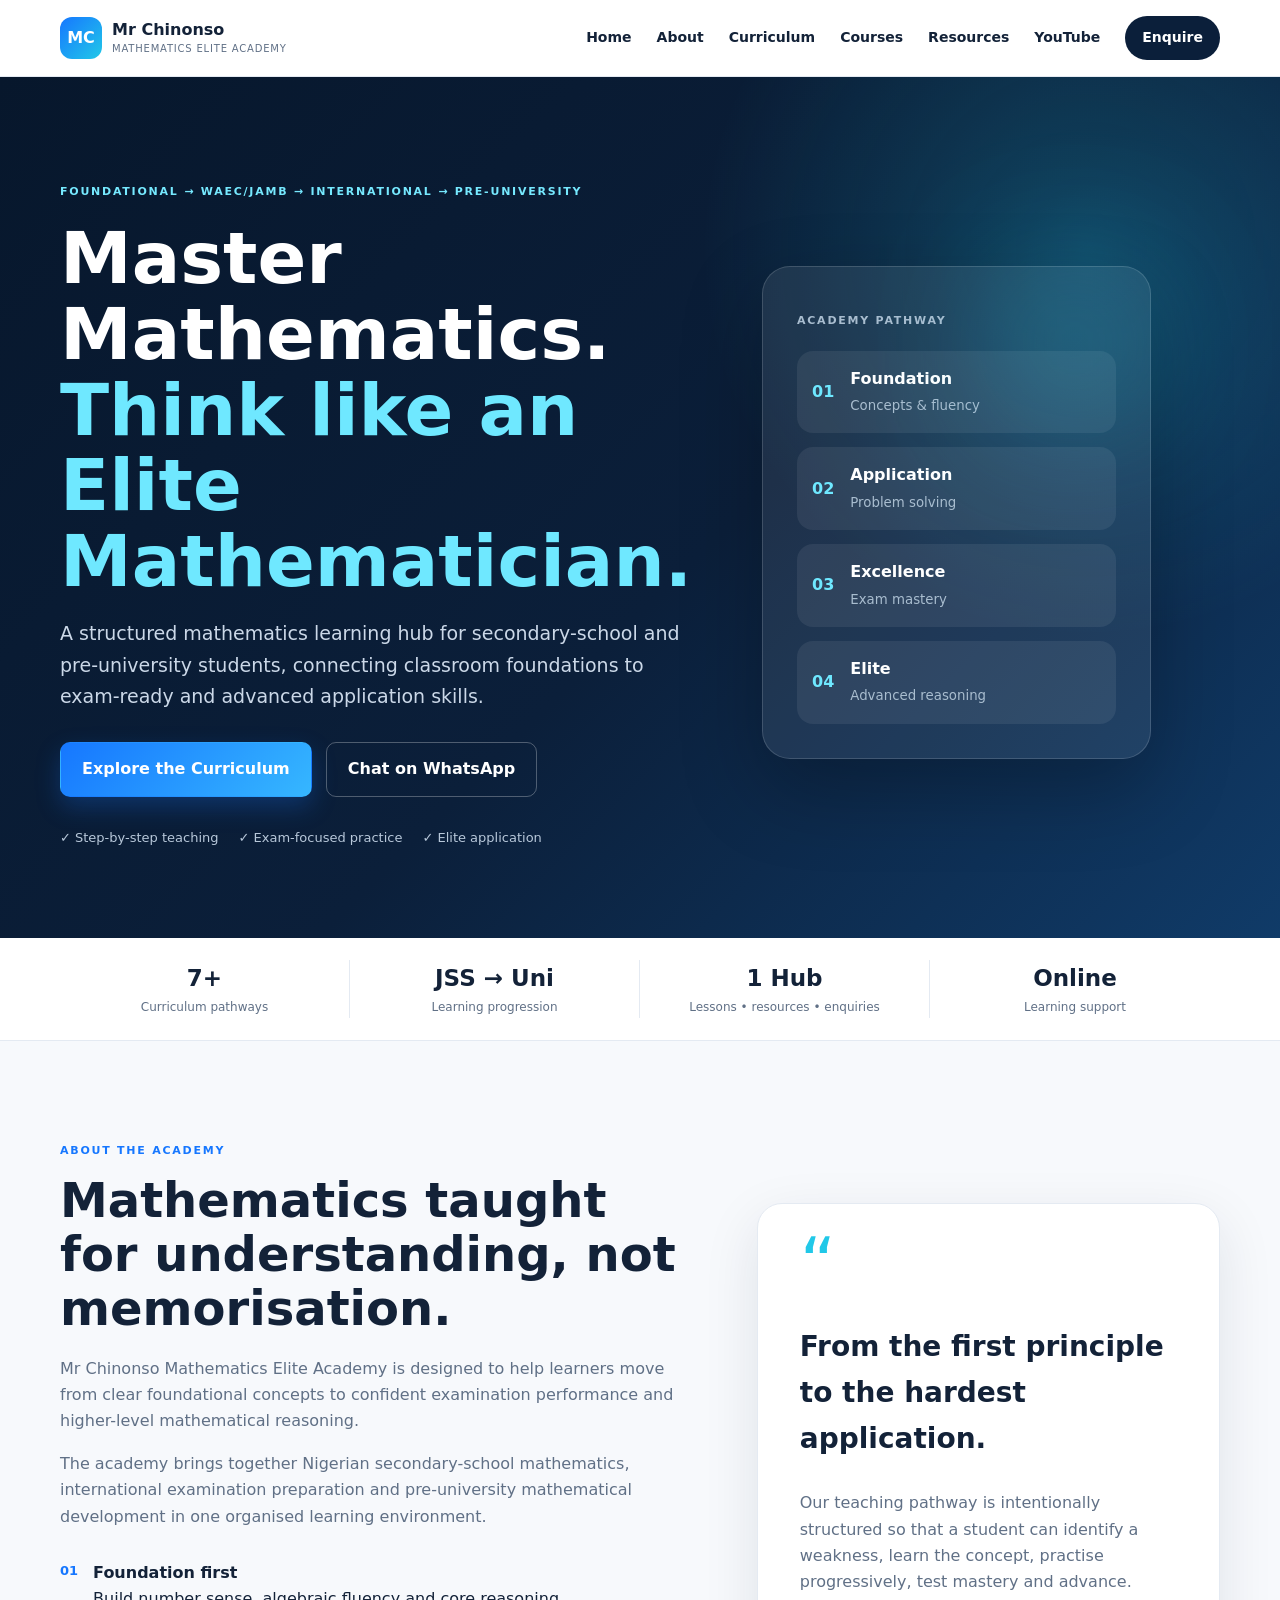
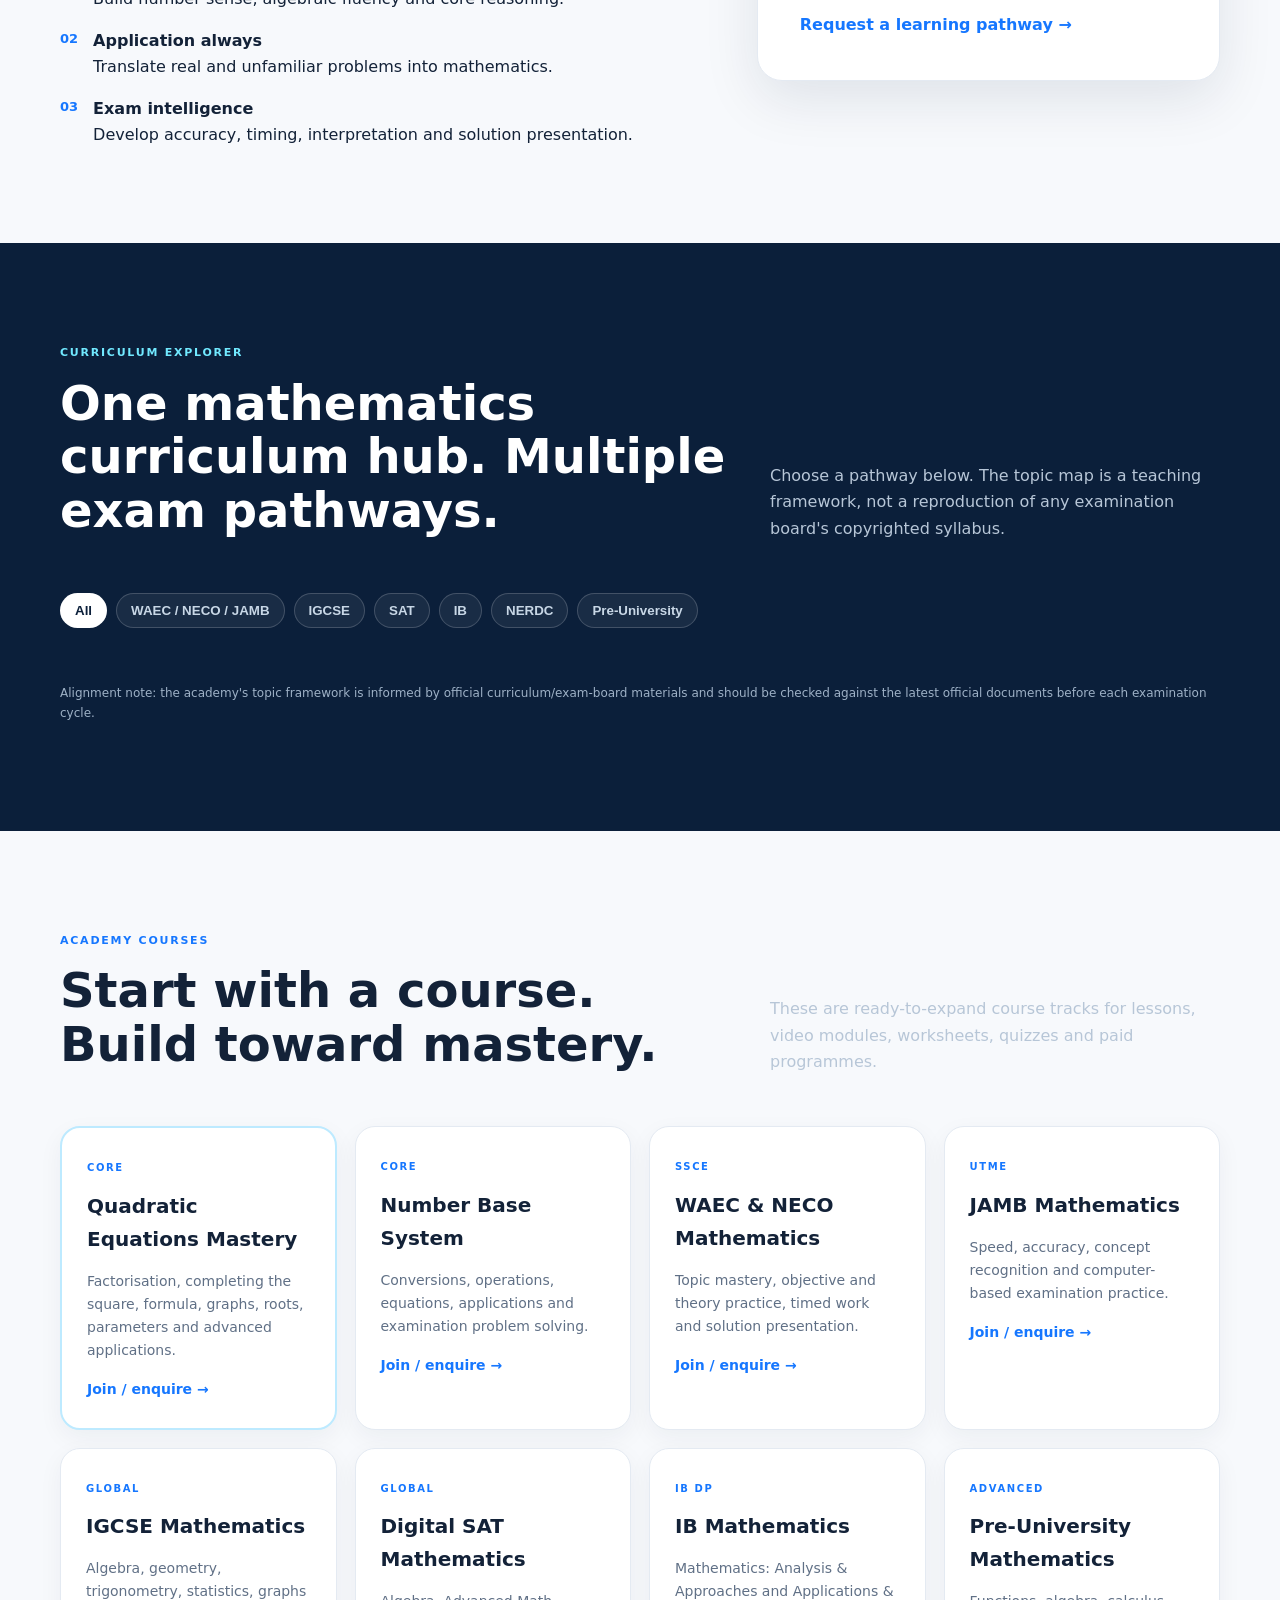
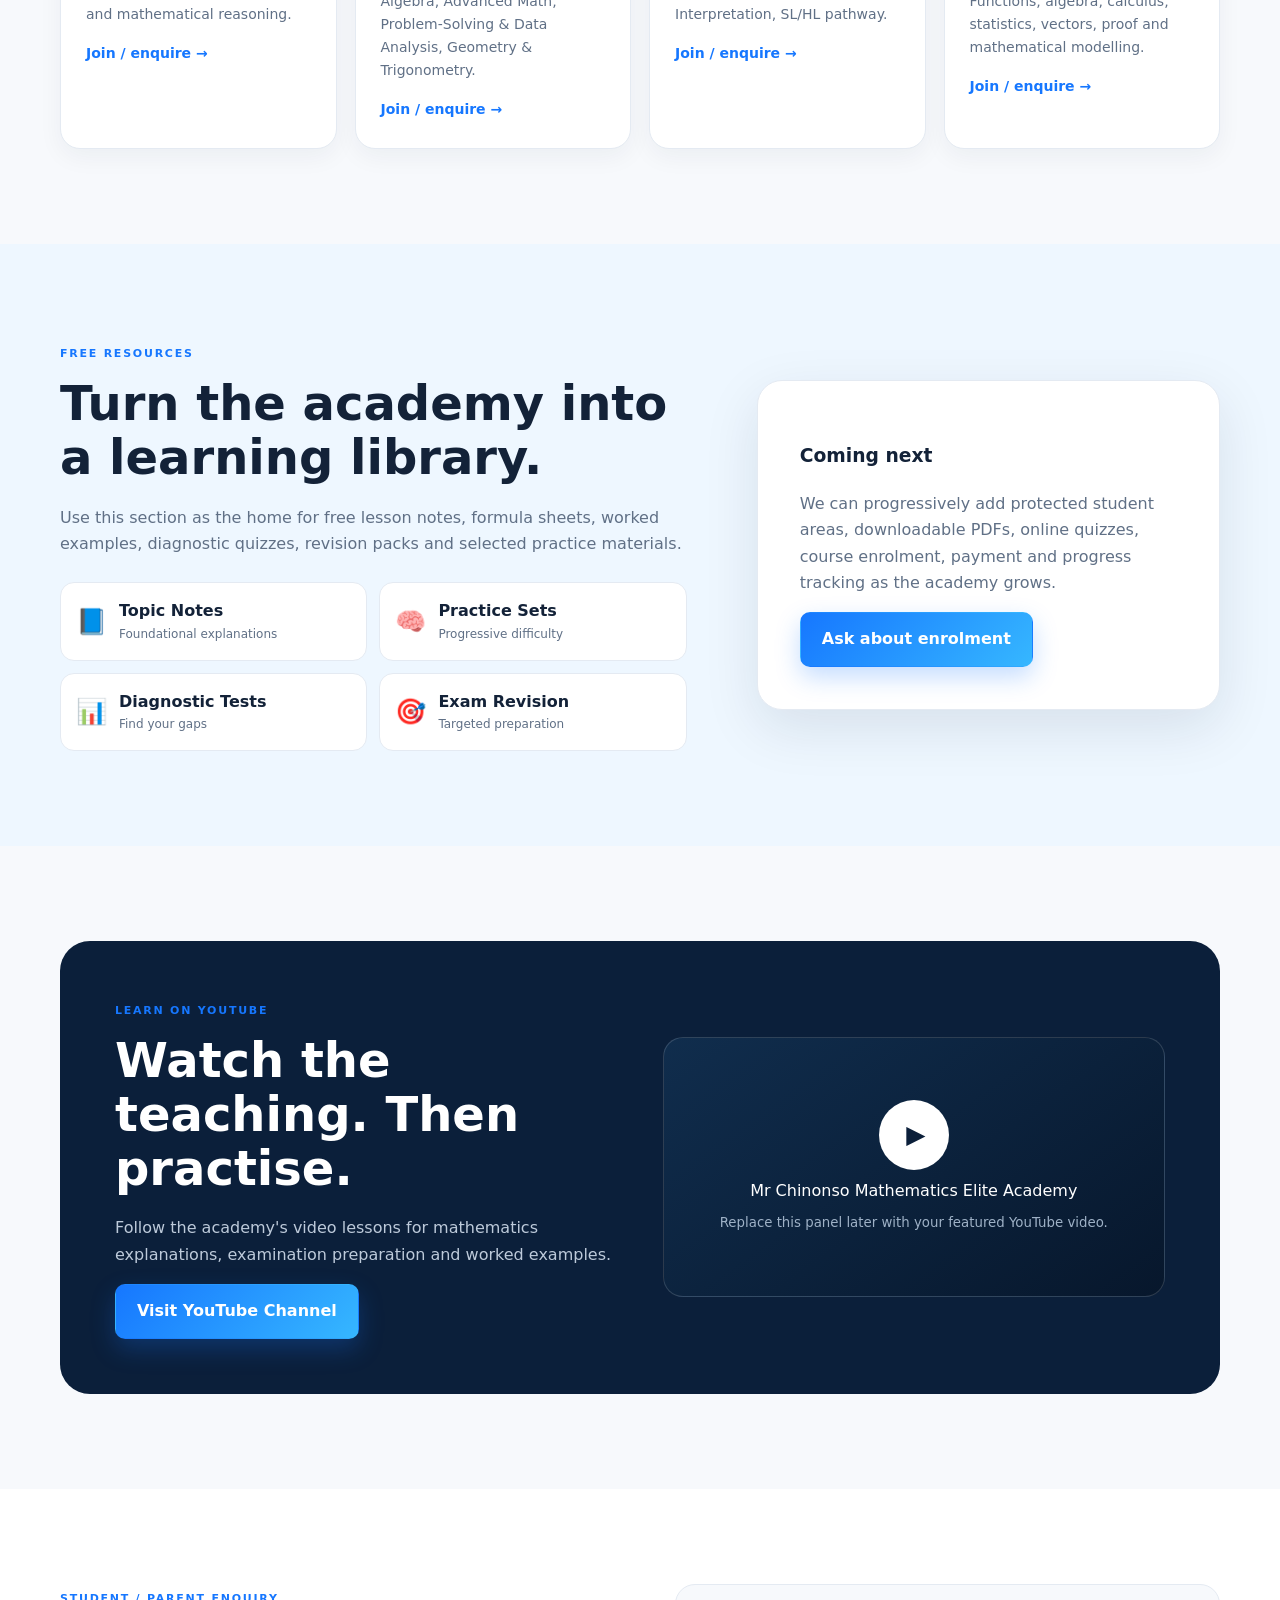
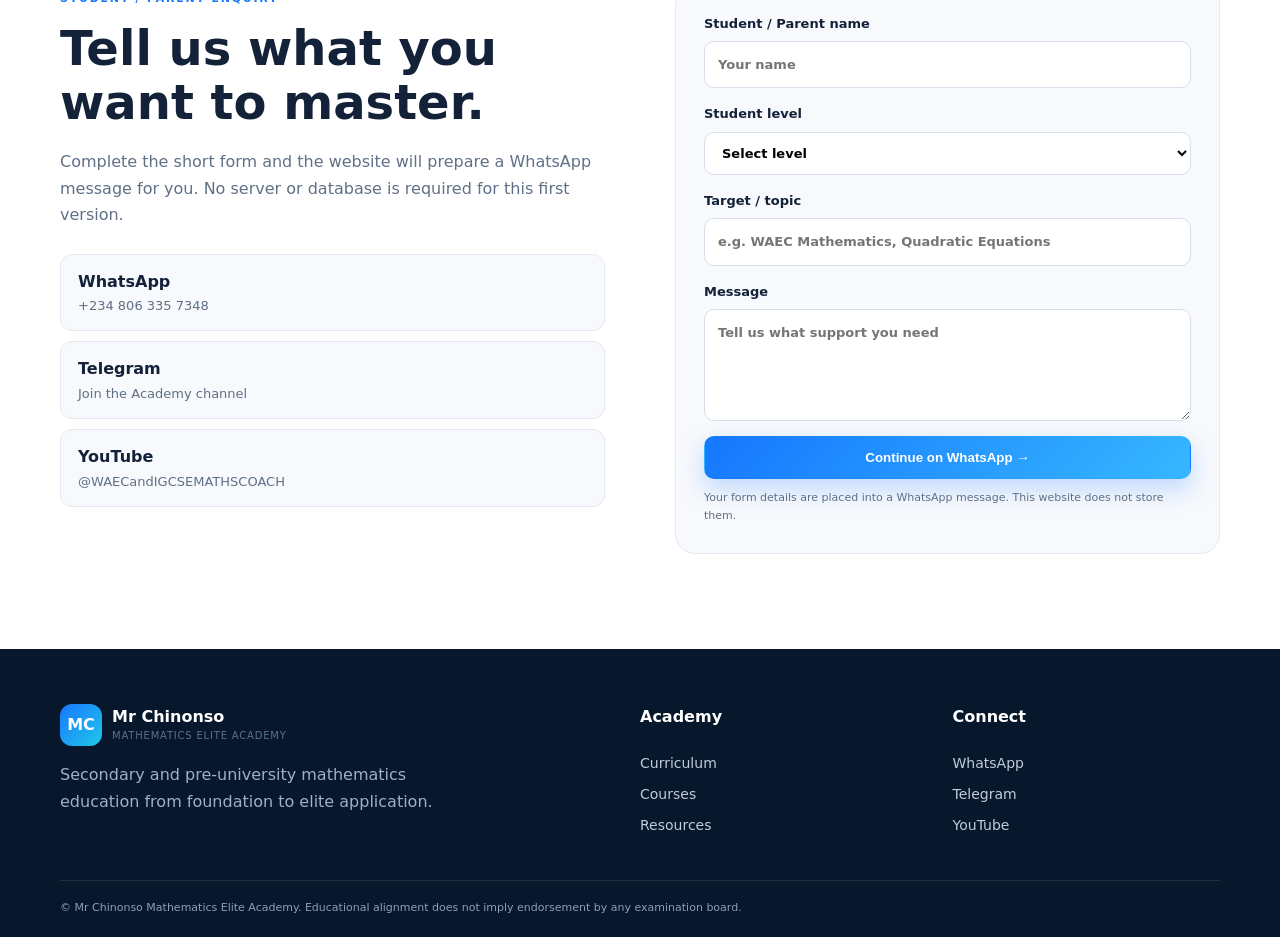
==== index.html @ 18844519 "Add files via upload" ====
<!DOCTYPE html>
<html lang="en">
<head>
  <meta charset="UTF-8">
  <meta name="viewport" content="width=device-width, initial-scale=1.0">
  <meta name="description" content="Mr Chinonso Mathematics Elite Academy — secondary and pre-university mathematics learning hub for WAEC, NECO, JAMB, SAT, IGCSE, NERDC and IB Mathematics.">
  <meta name="theme-color" content="#0b1f3a">
  <link rel="canonical" href="https://YOUR-DOMAIN.com/">
  <meta property="og:title" content="Mr Chinonso Mathematics Elite Academy">
  <meta property="og:description" content="Secondary and pre-university Mathematics learning from foundation to elite application.">
  <meta property="og:type" content="website">
  <meta property="og:url" content="https://YOUR-DOMAIN.com/">
  <link rel="manifest" href="site.webmanifest">

  <title>Mr Chinonso Mathematics Elite Academy</title>
  <link rel="stylesheet" href="styles.css">
</head>
<body>
<header class="site-header">
  <div class="container nav-wrap">
    <a class="brand" href="#home" aria-label="Mr Chinonso Mathematics Elite Academy home">
      <span class="brand-mark">MC</span>
      <span><strong>Mr Chinonso</strong><small>Mathematics Elite Academy</small></span>
    </a>
    <button class="menu-btn" id="menuBtn" aria-label="Open menu">☰</button>
    <nav id="mainNav">
      <a href="#home">Home</a>
      <a href="#about">About</a>
      <a href="#curriculum">Curriculum</a>
      <a href="#courses">Courses</a>
      <a href="#resources">Resources</a>
      <a href="#youtube">YouTube</a>
      <a class="nav-cta" href="#enquiry">Enquire</a>
    </nav>
  </div>
</header>

<main>
<section id="home" class="hero">
  <div class="container hero-grid">
    <div>
      <span class="eyebrow">FOUNDATIONAL → WAEC/JAMB → INTERNATIONAL → PRE-UNIVERSITY</span>
      <h1>Master Mathematics.<br><span>Think like an Elite Mathematician.</span></h1>
      <p class="hero-copy">A structured mathematics learning hub for secondary-school and pre-university students, connecting classroom foundations to exam-ready and advanced application skills.</p>
      <div class="hero-actions">
        <a class="btn primary" href="#curriculum">Explore the Curriculum</a>
        <a class="btn secondary" href="https://wa.me/2348063357348?text=Hello%20Mr%20Chinonso%2C%20I%20would%20like%20to%20enquire%20about%20your%20Mathematics%20Elite%20Academy." target="_blank" rel="noopener">Chat on WhatsApp</a>
      </div>
      <div class="trust-row">
        <span>✓ Step-by-step teaching</span><span>✓ Exam-focused practice</span><span>✓ Elite application</span>
      </div>
    </div>
    <div class="hero-card">
      <div class="card-glow"></div>
      <p class="mini-label">ACADEMY PATHWAY</p>
      <div class="path">
        <div><b>01</b><span>Foundation<br><small>Concepts & fluency</small></span></div>
        <div><b>02</b><span>Application<br><small>Problem solving</small></span></div>
        <div><b>03</b><span>Excellence<br><small>Exam mastery</small></span></div>
        <div><b>04</b><span>Elite<br><small>Advanced reasoning</small></span></div>
      </div>
    </div>
  </div>
</section>

<section class="stats">
  <div class="container stats-grid">
    <div><strong>7+</strong><span>Curriculum pathways</span></div>
    <div><strong>JSS → Uni</strong><span>Learning progression</span></div>
    <div><strong>1 Hub</strong><span>Lessons • resources • enquiries</span></div>
    <div><strong>Online</strong><span>Learning support</span></div>
  </div>
</section>

<section id="about" class="section">
  <div class="container split">
    <div>
      <span class="section-kicker">ABOUT THE ACADEMY</span>
      <h2>Mathematics taught for understanding, not memorisation.</h2>
      <p>Mr Chinonso Mathematics Elite Academy is designed to help learners move from clear foundational concepts to confident examination performance and higher-level mathematical reasoning.</p>
      <p>The academy brings together Nigerian secondary-school mathematics, international examination preparation and pre-university mathematical development in one organised learning environment.</p>
      <div class="feature-list">
        <div><b>01</b><span><strong>Foundation first</strong><br>Build number sense, algebraic fluency and core reasoning.</span></div>
        <div><b>02</b><span><strong>Application always</strong><br>Translate real and unfamiliar problems into mathematics.</span></div>
        <div><b>03</b><span><strong>Exam intelligence</strong><br>Develop accuracy, timing, interpretation and solution presentation.</span></div>
      </div>
    </div>
    <div class="about-panel">
      <span class="quote-mark">“</span>
      <h3>From the first principle to the hardest application.</h3>
      <p>Our teaching pathway is intentionally structured so that a student can identify a weakness, learn the concept, practise progressively, test mastery and advance.</p>
      <a href="#enquiry" class="text-link">Request a learning pathway →</a>
    </div>
  </div>
</section>

<section id="curriculum" class="section dark-section">
  <div class="container">
    <div class="section-head">
      <div>
        <span class="section-kicker light">CURRICULUM EXPLORER</span>
        <h2>One mathematics curriculum hub. Multiple exam pathways.</h2>
      </div>
      <p>Choose a pathway below. The topic map is a teaching framework, not a reproduction of any examination board's copyrighted syllabus.</p>
    </div>
    <div class="filters" id="filters">
      <button class="filter active" data-filter="all">All</button>
      <button class="filter" data-filter="nigerian">WAEC / NECO / JAMB</button>
      <button class="filter" data-filter="international">IGCSE</button>
      <button class="filter" data-filter="sat">SAT</button>
      <button class="filter" data-filter="ib">IB</button>
      <button class="filter" data-filter="national">NERDC</button>
      <button class="filter" data-filter="preuni">Pre-University</button>
    </div>
    <div class="curriculum-grid" id="curriculumGrid"></div>
    <p class="source-note">Alignment note: the academy's topic framework is informed by official curriculum/exam-board materials and should be checked against the latest official documents before each examination cycle.</p>
  </div>
</section>

<section id="courses" class="section">
  <div class="container">
    <div class="section-head">
      <div>
        <span class="section-kicker">ACADEMY COURSES</span>
        <h2>Start with a course. Build toward mastery.</h2>
      </div>
      <p>These are ready-to-expand course tracks for lessons, video modules, worksheets, quizzes and paid programmes.</p>
    </div>
    <div class="course-grid">
      <article class="course-card featured"><span class="course-tag">CORE</span><h3>Quadratic Equations Mastery</h3><p>Factorisation, completing the square, formula, graphs, roots, parameters and advanced applications.</p><a href="#enquiry">Join / enquire →</a></article>
      <article class="course-card"><span class="course-tag">CORE</span><h3>Number Base System</h3><p>Conversions, operations, equations, applications and examination problem solving.</p><a href="#enquiry">Join / enquire →</a></article>
      <article class="course-card"><span class="course-tag">SSCE</span><h3>WAEC & NECO Mathematics</h3><p>Topic mastery, objective and theory practice, timed work and solution presentation.</p><a href="#enquiry">Join / enquire →</a></article>
      <article class="course-card"><span class="course-tag">UTME</span><h3>JAMB Mathematics</h3><p>Speed, accuracy, concept recognition and computer-based examination practice.</p><a href="#enquiry">Join / enquire →</a></article>
      <article class="course-card"><span class="course-tag">GLOBAL</span><h3>IGCSE Mathematics</h3><p>Algebra, geometry, trigonometry, statistics, graphs and mathematical reasoning.</p><a href="#enquiry">Join / enquire →</a></article>
      <article class="course-card"><span class="course-tag">GLOBAL</span><h3>Digital SAT Mathematics</h3><p>Algebra, Advanced Math, Problem-Solving & Data Analysis, Geometry & Trigonometry.</p><a href="#enquiry">Join / enquire →</a></article>
      <article class="course-card"><span class="course-tag">IB DP</span><h3>IB Mathematics</h3><p>Mathematics: Analysis & Approaches and Applications & Interpretation, SL/HL pathway.</p><a href="#enquiry">Join / enquire →</a></article>
      <article class="course-card"><span class="course-tag">ADVANCED</span><h3>Pre-University Mathematics</h3><p>Functions, algebra, calculus, statistics, vectors, proof and mathematical modelling.</p><a href="#enquiry">Join / enquire →</a></article>
    </div>
  </div>
</section>

<section id="resources" class="section resource-section">
  <div class="container split">
    <div>
      <span class="section-kicker">FREE RESOURCES</span>
      <h2>Turn the academy into a learning library.</h2>
      <p>Use this section as the home for free lesson notes, formula sheets, worked examples, diagnostic quizzes, revision packs and selected practice materials.</p>
      <div class="resource-actions">
        <a class="resource-item" href="#enquiry"><span>📘</span><div><strong>Topic Notes</strong><small>Foundational explanations</small></div></a>
        <a class="resource-item" href="#enquiry"><span>🧠</span><div><strong>Practice Sets</strong><small>Progressive difficulty</small></div></a>
        <a class="resource-item" href="#enquiry"><span>📊</span><div><strong>Diagnostic Tests</strong><small>Find your gaps</small></div></a>
        <a class="resource-item" href="#enquiry"><span>🎯</span><div><strong>Exam Revision</strong><small>Targeted preparation</small></div></a>
      </div>
    </div>
    <div class="resource-panel">
      <h3>Coming next</h3>
      <p>We can progressively add protected student areas, downloadable PDFs, online quizzes, course enrolment, payment and progress tracking as the academy grows.</p>
      <a class="btn primary" href="#enquiry">Ask about enrolment</a>
    </div>
  </div>
</section>

<section id="youtube" class="section">
  <div class="container youtube-box">
    <div>
      <span class="section-kicker">LEARN ON YOUTUBE</span>
      <h2>Watch the teaching. Then practise.</h2>
      <p>Follow the academy's video lessons for mathematics explanations, examination preparation and worked examples.</p>
      <a class="btn primary" href="https://www.youtube.com/@WAECandIGCSEMATHSCOACH" target="_blank" rel="noopener">Visit YouTube Channel</a>
    </div>
    <div class="video-placeholder">
      <div class="play">▶</div>
      <span>Mr Chinonso Mathematics Elite Academy</span>
      <small>Replace this panel later with your featured YouTube video.</small>
    </div>
  </div>
</section>

<section id="enquiry" class="section enquiry-section">
  <div class="container enquiry-grid">
    <div>
      <span class="section-kicker">STUDENT / PARENT ENQUIRY</span>
      <h2>Tell us what you want to master.</h2>
      <p>Complete the short form and the website will prepare a WhatsApp message for you. No server or database is required for this first version.</p>
      <div class="contact-cards">
        <a href="https://wa.me/2348063357348" target="_blank" rel="noopener"><strong>WhatsApp</strong><span>+234 806 335 7348</span></a>
        <a href="https://t.me/+Mira6auIz8hlNjE0" target="_blank" rel="noopener"><strong>Telegram</strong><span>Join the Academy channel</span></a>
        <a href="https://www.youtube.com/@WAECandIGCSEMATHSCOACH" target="_blank" rel="noopener"><strong>YouTube</strong><span>@WAECandIGCSEMATHSCOACH</span></a>
      </div>
    </div>
    <form id="enquiryForm" class="enquiry-form">
      <label>Student / Parent name<input required name="name" placeholder="Your name"></label>
      <label>Student level
        <select required name="level">
          <option value="">Select level</option><option>JSS</option><option>SS1</option><option>SS2</option><option>SS3 / WAEC / NECO</option><option>JAMB / UTME</option><option>IGCSE</option><option>SAT</option><option>IB</option><option>Pre-University</option>
        </select>
      </label>
      <label>Target / topic<input required name="target" placeholder="e.g. WAEC Mathematics, Quadratic Equations"></label>
      <label>Message<textarea name="message" rows="4" placeholder="Tell us what support you need"></textarea></label>
      <button class="btn primary full" type="submit">Continue on WhatsApp →</button>
      <small class="form-note">Your form details are placed into a WhatsApp message. This website does not store them.</small>
    </form>
  </div>
</section>
</main>

<footer>
  <div class="container footer-grid">
    <div><div class="brand footer-brand"><span class="brand-mark">MC</span><span><strong>Mr Chinonso</strong><small>Mathematics Elite Academy</small></span></div><p>Secondary and pre-university mathematics education from foundation to elite application.</p></div>
    <div><h4>Academy</h4><a href="#curriculum">Curriculum</a><a href="#courses">Courses</a><a href="#resources">Resources</a></div>
    <div><h4>Connect</h4><a href="https://wa.me/2348063357348" target="_blank" rel="noopener">WhatsApp</a><a href="https://t.me/+Mira6auIz8hlNjE0" target="_blank" rel="noopener">Telegram</a><a href="https://www.youtube.com/@WAECandIGCSEMATHSCOACH" target="_blank" rel="noopener">YouTube</a></div>
  </div>
  <div class="container copyright">© <span id="year"></span> Mr Chinonso Mathematics Elite Academy. Educational alignment does not imply endorsement by any examination board.</div>
</footer>
<script src="script.js"></script>
</body>
</html>
---- styles.css ----
:root{--navy:#0b1f3a;--blue:#1677ff;--cyan:#21c8e8;--gold:#f3bd45;--ink:#132238;--muted:#607086;--bg:#f7f9fc;--white:#fff;--line:#e4eaf2;--shadow:0 18px 55px rgba(11,31,58,.10)}
*{box-sizing:border-box}html{scroll-behavior:smooth}body{margin:0;font-family:Inter,ui-sans-serif,system-ui,-apple-system,BlinkMacSystemFont,"Segoe UI",sans-serif;color:var(--ink);background:var(--bg);line-height:1.65}a{text-decoration:none;color:inherit}.container{width:min(1160px,92%);margin:auto}.site-header{position:sticky;top:0;z-index:50;background:rgba(255,255,255,.94);backdrop-filter:blur(14px);border-bottom:1px solid var(--line)}.nav-wrap{height:76px;display:flex;align-items:center;justify-content:space-between}.brand{display:flex;align-items:center;gap:10px}.brand-mark{display:grid;place-items:center;width:42px;height:42px;border-radius:12px;background:linear-gradient(135deg,var(--blue),var(--cyan));color:#fff;font-weight:900}.brand span:last-child{display:flex;flex-direction:column;line-height:1.05}.brand small{font-size:10px;letter-spacing:.08em;text-transform:uppercase;color:var(--muted);margin-top:5px}nav{display:flex;align-items:center;gap:25px;font-size:14px;font-weight:700}nav a:hover{color:var(--blue)}.nav-cta{padding:10px 17px;border-radius:999px;background:var(--navy);color:#fff!important}.menu-btn{display:none;border:0;background:none;font-size:26px}.hero{background:radial-gradient(circle at 85% 20%,rgba(33,200,232,.22),transparent 30%),linear-gradient(135deg,#07172c,#0b1f3a 55%,#103b68);color:#fff;padding:100px 0 90px;overflow:hidden}.hero-grid{display:grid;grid-template-columns:1.15fr .85fr;gap:70px;align-items:center}.eyebrow,.section-kicker,.course-tag,.mini-label{font-size:11px;font-weight:900;letter-spacing:.16em}.eyebrow{color:#76e9ff}.hero h1{font-size:clamp(42px,6vw,72px);line-height:1.05;margin:18px 0}.hero h1 span{color:#6fe8ff}.hero-copy{font-size:19px;color:#cbd8e8;max-width:690px}.hero-actions{display:flex;gap:14px;flex-wrap:wrap;margin:30px 0}.btn{display:inline-flex;align-items:center;justify-content:center;padding:13px 21px;border-radius:10px;font-weight:800;border:1px solid transparent;cursor:pointer}.btn.primary{background:linear-gradient(135deg,var(--blue),#36b7ff);color:#fff;box-shadow:0 10px 25px rgba(22,119,255,.25)}.btn.secondary{border-color:rgba(255,255,255,.28);color:#fff}.btn.full{width:100%}.trust-row{display:flex;gap:20px;flex-wrap:wrap;color:#b8c8da;font-size:13px}.hero-card{position:relative;background:rgba(255,255,255,.08);border:1px solid rgba(255,255,255,.15);border-radius:28px;padding:34px;box-shadow:0 30px 80px rgba(0,0,0,.25)}.card-glow{position:absolute;width:150px;height:150px;background:#21c8e8;filter:blur(70px);opacity:.25;right:0;top:0}.mini-label{color:#a9bdcf}.path{display:grid;gap:14px;margin-top:20px}.path>div{display:flex;align-items:center;gap:16px;padding:15px;border-radius:16px;background:rgba(255,255,255,.07)}.path b{color:#6fe8ff}.path span{font-weight:800}.path small{color:#a9bdcf;font-weight:500}.stats{background:#fff;border-bottom:1px solid var(--line)}.stats-grid{display:grid;grid-template-columns:repeat(4,1fr);padding:22px 0}.stats-grid div{display:flex;flex-direction:column;text-align:center;border-right:1px solid var(--line)}.stats-grid div:last-child{border:0}.stats-grid strong{font-size:23px}.stats-grid span{font-size:12px;color:var(--muted)}.section{padding:95px 0}.split{display:grid;grid-template-columns:1.15fr .85fr;gap:70px;align-items:center}.section-kicker{color:var(--blue)}h2{font-size:clamp(32px,4vw,48px);line-height:1.12;margin:12px 0 20px}p{color:var(--muted)}.feature-list{display:grid;gap:15px;margin-top:30px}.feature-list>div{display:flex;gap:15px;align-items:flex-start}.feature-list b{color:var(--blue);font-size:13px}.feature-list strong{color:var(--ink)}.about-panel,.resource-panel{background:#fff;border:1px solid var(--line);padding:42px;border-radius:25px;box-shadow:var(--shadow)}.quote-mark{font-size:70px;color:var(--cyan);line-height:.5}.about-panel h3{font-size:28px}.text-link{font-weight:800;color:var(--blue)}.dark-section{background:var(--navy);color:#fff}.light{color:#71e9ff}.dark-section h2{max-width:700px}.section-head{display:flex;justify-content:space-between;gap:40px;align-items:end;margin-bottom:35px}.section-head p{max-width:450px;color:#b7c6d7}.filters{display:flex;gap:9px;flex-wrap:wrap;margin-bottom:28px}.filter{border:1px solid rgba(255,255,255,.18);background:rgba(255,255,255,.06);color:#c8d7e6;padding:9px 14px;border-radius:999px;cursor:pointer;font-weight:700}.filter.active,.filter:hover{background:#fff;color:var(--navy)}.curriculum-grid{display:grid;grid-template-columns:repeat(3,1fr);gap:18px}.curr-card{background:#fff;color:var(--ink);border-radius:18px;padding:24px;border:1px solid #dfe7f0;min-height:240px}.curr-card h3{margin:8px 0}.curr-card .badge{display:inline-block;font-size:10px;font-weight:900;letter-spacing:.08em;color:var(--blue);background:#edf5ff;padding:5px 8px;border-radius:999px}.curr-card ul{padding-left:18px;margin-bottom:0;color:var(--muted);font-size:14px}.source-note{font-size:12px;color:#9eb1c6;margin-top:28px}.course-grid{display:grid;grid-template-columns:repeat(4,1fr);gap:18px}.course-card{background:#fff;border:1px solid var(--line);border-radius:20px;padding:25px;box-shadow:0 8px 25px rgba(11,31,58,.05);transition:.2s}.course-card:hover{transform:translateY(-4px);box-shadow:var(--shadow)}.course-card.featured{border:2px solid #bdeaff}.course-tag{color:var(--blue);font-size:10px}.course-card h3{font-size:20px;margin:10px 0}.course-card p{font-size:14px}.course-card a{color:var(--blue);font-weight:800;font-size:14px}.resource-section{background:#eef7ff}.resource-actions{display:grid;grid-template-columns:1fr 1fr;gap:12px;margin-top:25px}.resource-item{background:#fff;border:1px solid var(--line);padding:15px;border-radius:14px;display:flex;gap:12px;align-items:center}.resource-item span{font-size:25px}.resource-item strong,.resource-item small{display:block}.resource-item small{color:var(--muted);font-size:12px}.youtube-box{background:var(--navy);color:#fff;border-radius:30px;padding:55px;display:grid;grid-template-columns:1fr 1fr;gap:45px;align-items:center}.youtube-box p{color:#bdcada}.video-placeholder{min-height:260px;border-radius:20px;background:linear-gradient(145deg,#102d4d,#07172c);display:grid;place-items:center;align-content:center;gap:8px;border:1px solid rgba(255,255,255,.15);text-align:center}.play{width:70px;height:70px;border-radius:50%;display:grid;place-items:center;background:#fff;color:var(--navy);font-size:25px;padding-left:4px}.video-placeholder small{color:#9eb1c6}.enquiry-section{background:#fff}.enquiry-grid{display:grid;grid-template-columns:1fr 1fr;gap:70px}.contact-cards{display:grid;gap:10px;margin-top:25px}.contact-cards a{background:var(--bg);border:1px solid var(--line);padding:14px 17px;border-radius:12px}.contact-cards strong,.contact-cards span{display:block}.contact-cards span{font-size:13px;color:var(--muted)}.enquiry-form{background:var(--bg);padding:28px;border:1px solid var(--line);border-radius:20px}.enquiry-form label{display:block;font-weight:800;font-size:13px;margin-bottom:15px}.enquiry-form input,.enquiry-form select,.enquiry-form textarea{display:block;width:100%;margin-top:7px;padding:12px 13px;border:1px solid #d7e0ea;border-radius:10px;background:#fff;font:inherit;resize:vertical}.form-note{display:block;color:var(--muted);font-size:11px;margin-top:10px}footer{background:#07172c;color:#c0ccda;padding:55px 0 20px}.footer-grid{display:grid;grid-template-columns:2fr 1fr 1fr;gap:45px}.footer-brand{color:#fff}.footer-grid h4{color:#fff;margin-top:0}.footer-grid a{display:block;margin:8px 0;color:#c0ccda;font-size:14px}.footer-grid p{color:#9eb1c6;max-width:430px}.copyright{border-top:1px solid rgba(255,255,255,.1);margin-top:35px;padding-top:18px;font-size:11px;color:#8da0b5}@media(max-width:950px){nav{gap:14px}.course-grid{grid-template-columns:repeat(2,1fr)}.curriculum-grid{grid-template-columns:repeat(2,1fr)}}@media(max-width:760px){.menu-btn{display:block;color:var(--navy)}nav{display:none;position:absolute;left:4%;right:4%;top:70px;background:#fff;padding:18px;border:1px solid var(--line);border-radius:16px;box-shadow:var(--shadow);flex-direction:column;align-items:stretch}nav.open{display:flex}.hero{padding:70px 0}.hero-grid,.split,.youtube-box,.enquiry-grid{grid-template-columns:1fr}.hero-card{order:-1}.stats-grid{grid-template-columns:1fr 1fr;gap:20px}.stats-grid div:nth-child(2){border:0}.section{padding:70px 0}.section-head{display:block}.curriculum-grid,.course-grid{grid-template-columns:1fr}.resource-actions{grid-template-columns:1fr}.youtube-box{padding:35px}.footer-grid{grid-template-columns:1fr 1fr}.footer-grid>div:first-child{grid-column:1/-1}}
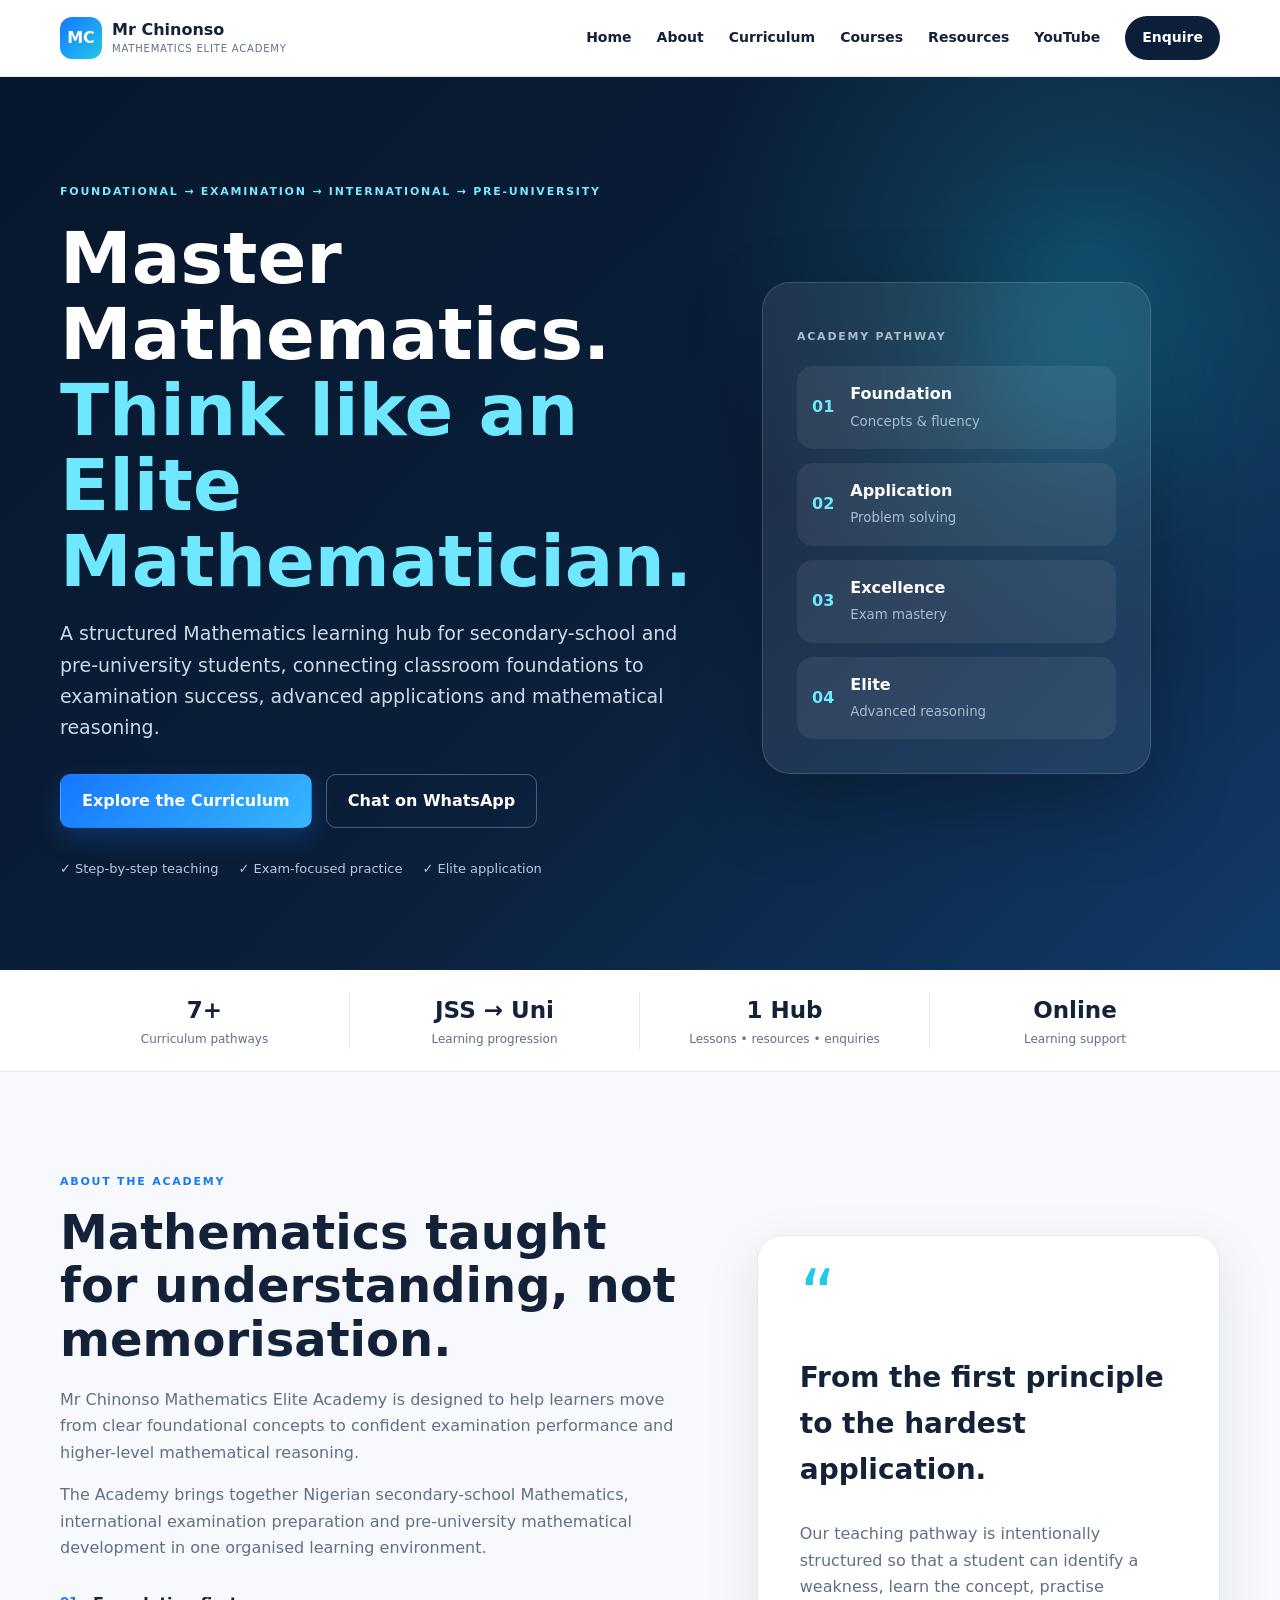
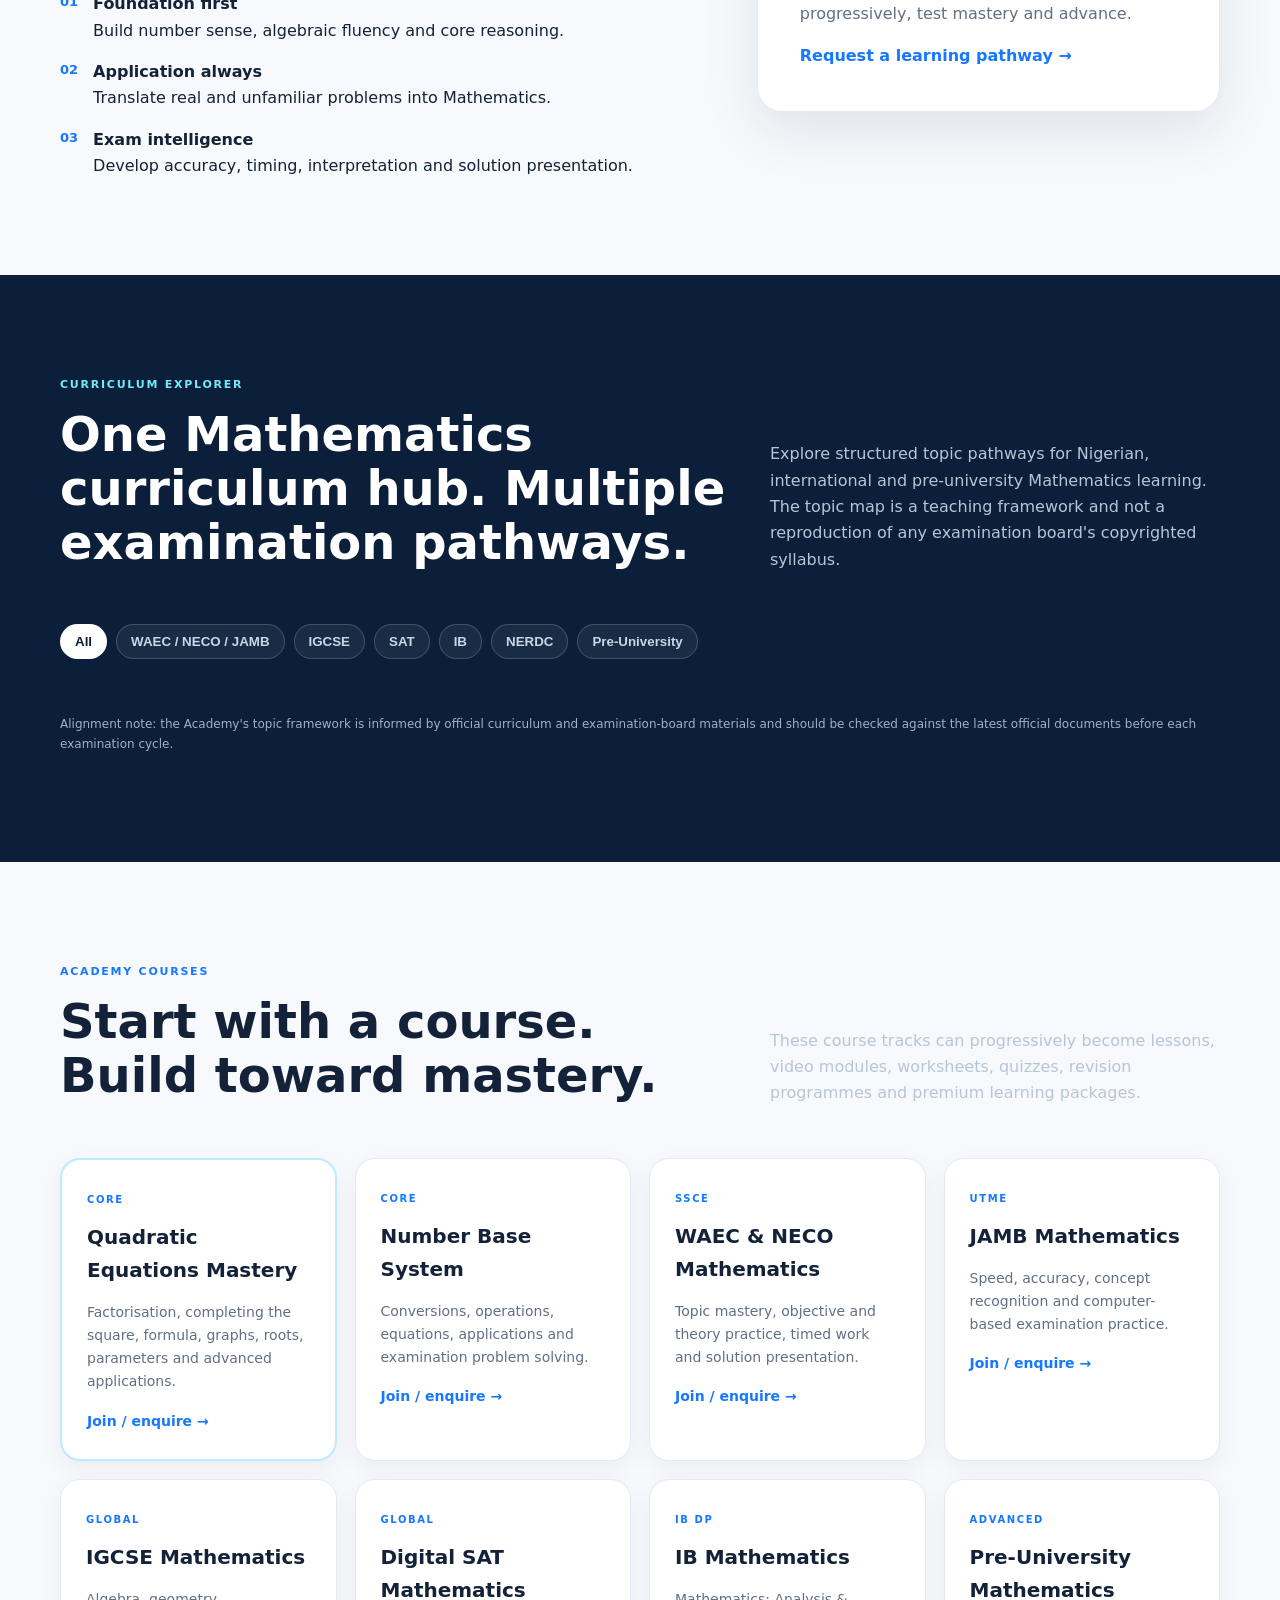
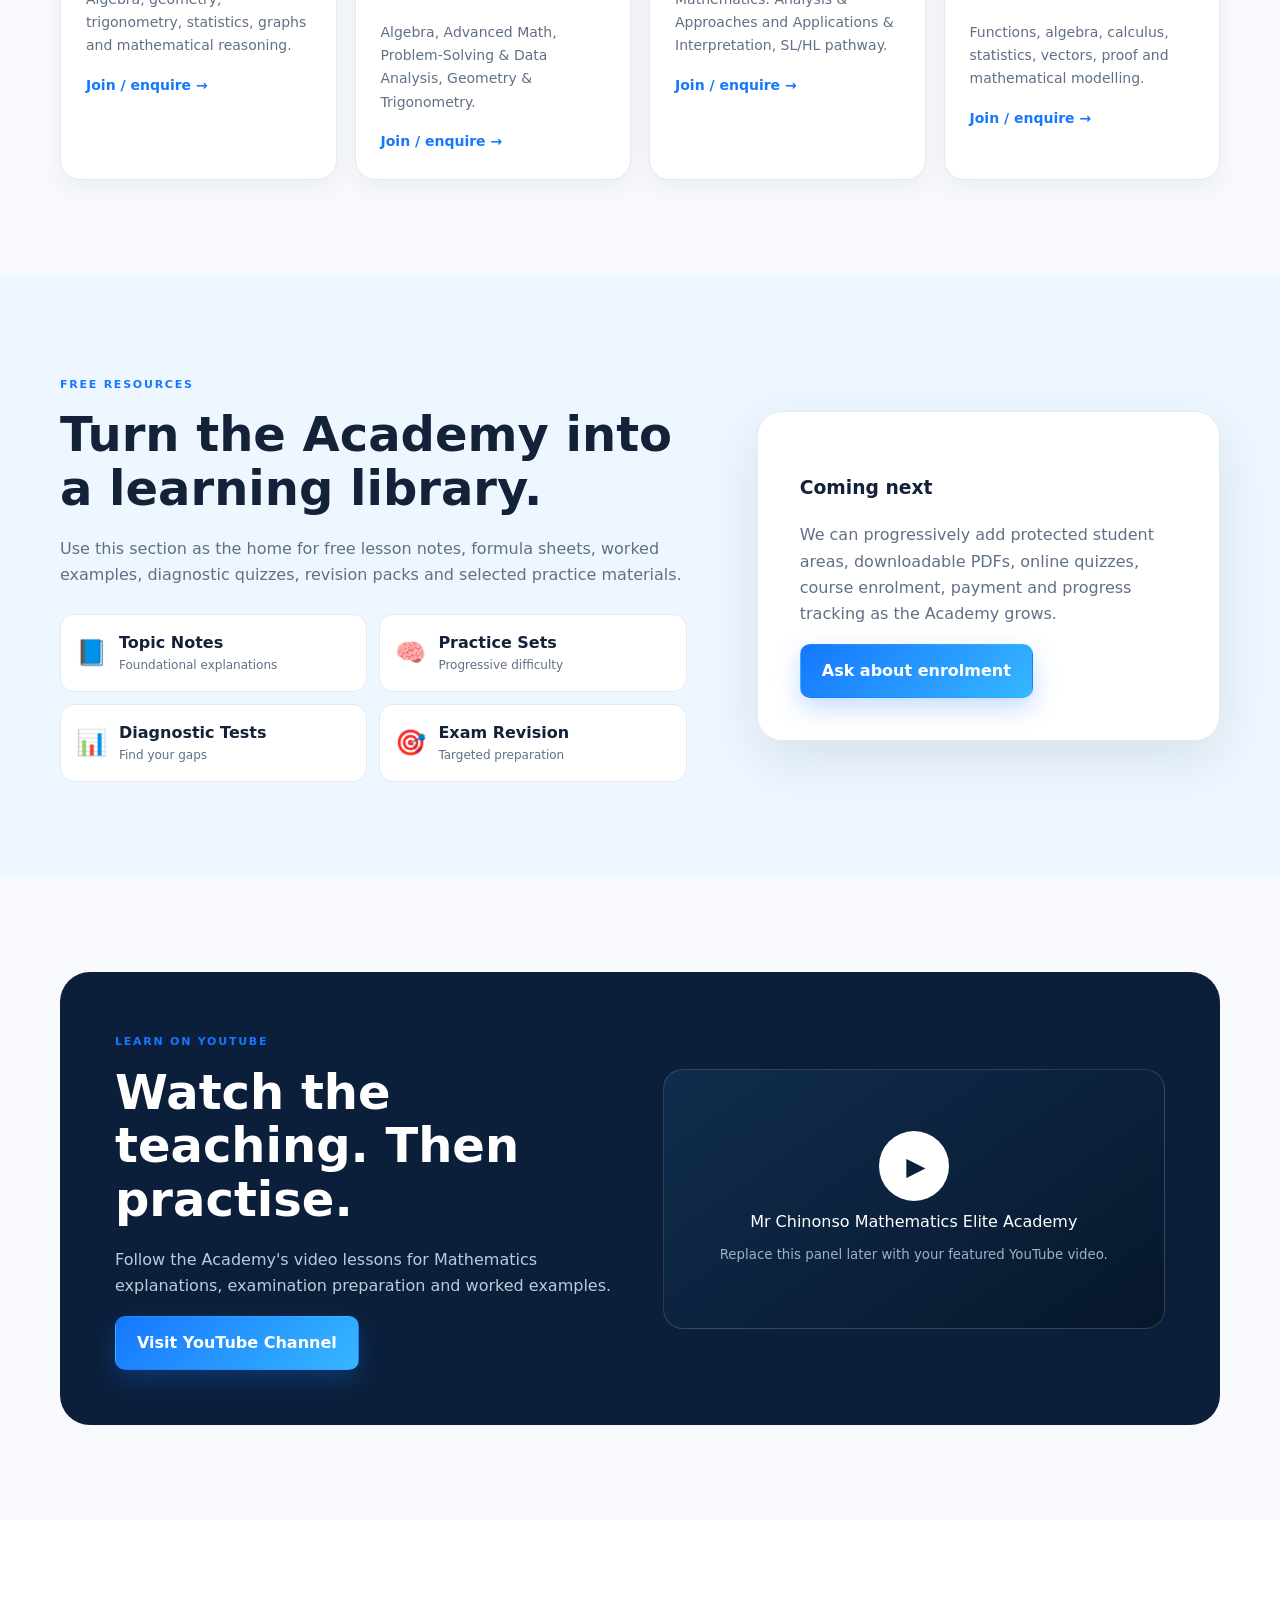
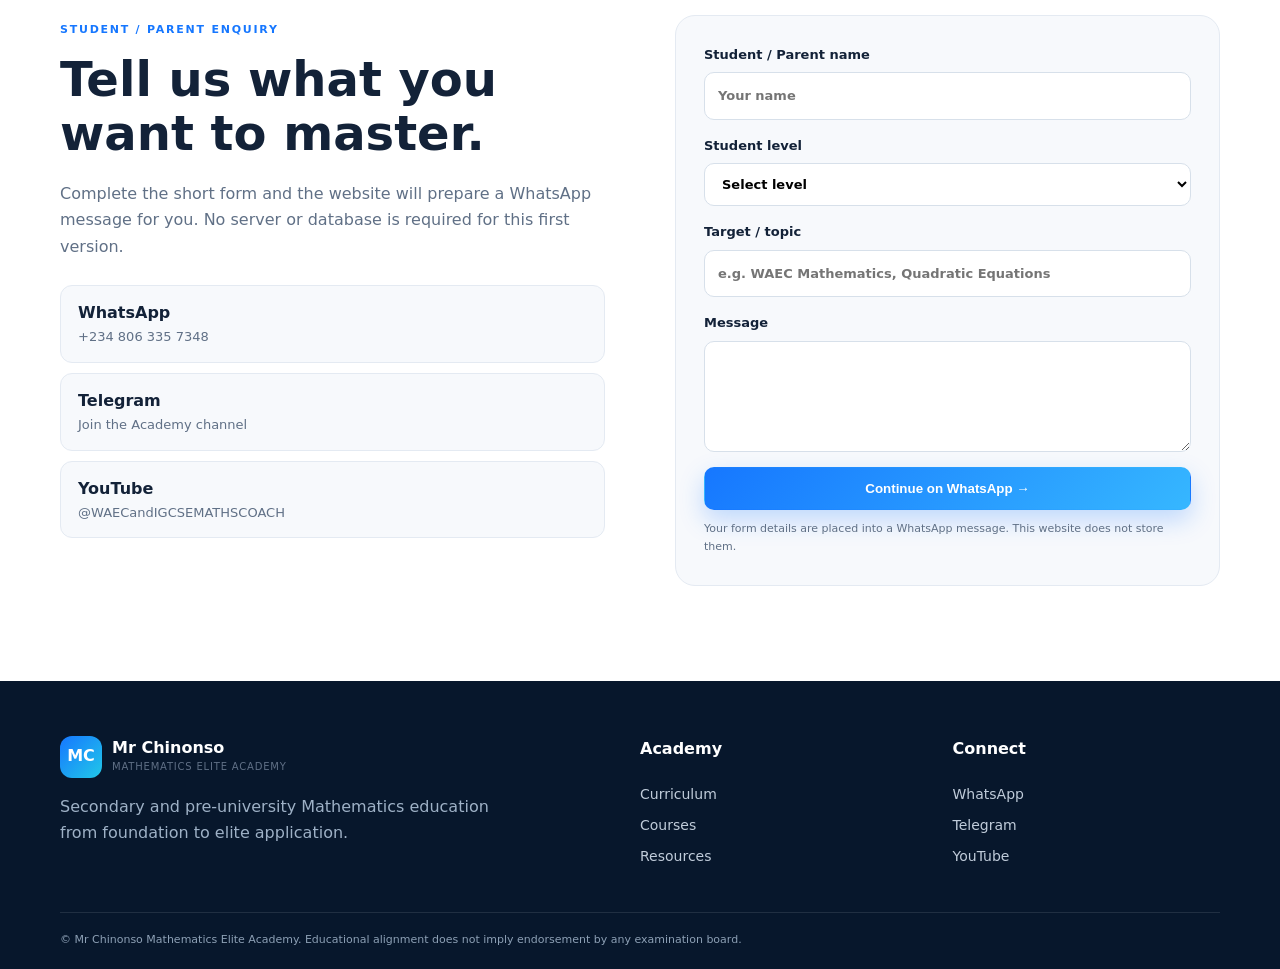
==== commit f5c0c775: "Upgrade Academy website SEO and structure" ====
--- a/index.html
+++ b/index.html
@@ -1,217 +1,1105 @@
-<!DOCTYPE html>
+ <!DOCTYPE html>
 <html lang="en">
 <head>
   <meta charset="UTF-8">
+
   <meta name="viewport" content="width=device-width, initial-scale=1.0">
-  <meta name="description" content="Mr Chinonso Mathematics Elite Academy — secondary and pre-university mathematics learning hub for WAEC, NECO, JAMB, SAT, IGCSE, NERDC and IB Mathematics.">
+
+  <title>Mr Chinonso Mathematics Elite Academy | WAEC, JAMB, SAT, IGCSE & IB Mathematics</title>
+
+  <meta name="description" content="Mr Chinonso Mathematics Elite Academy provides structured Mathematics learning from foundational concepts to WAEC, NECO, JAMB, SAT, IGCSE, IB and pre-university excellence.">
+
+  <meta name="author" content="Mr Chinonso Mathematics Elite Academy">
+
+  <meta name="robots" content="index, follow">
+
   <meta name="theme-color" content="#0b1f3a">
-  <link rel="canonical" href="https://YOUR-DOMAIN.com/">
+
+  <link rel="canonical" href="https://mrchinonsomathsacademy.com/">
+
+  <link rel="manifest" href="Site.webmanifest">
+
+  <!-- Open Graph / Social Sharing -->
   <meta property="og:title" content="Mr Chinonso Mathematics Elite Academy">
-  <meta property="og:description" content="Secondary and pre-university Mathematics learning from foundation to elite application.">
+
+  <meta property="og:description" content="Master Mathematics from foundation to elite application. WAEC, NECO, JAMB, SAT, IGCSE, IB and pre-university Mathematics learning.">
+
   <meta property="og:type" content="website">
-  <meta property="og:url" content="https://YOUR-DOMAIN.com/">
-  <link rel="manifest" href="site.webmanifest">
-
-  <title>Mr Chinonso Mathematics Elite Academy</title>
+
+  <meta property="og:url" content="https://mrchinonsomathsacademy.com/">
+
+  <meta property="og:site_name" content="Mr Chinonso Mathematics Elite Academy">
+
+  <!-- Twitter / Social Preview -->
+  <meta name="twitter:card" content="summary">
+
+  <meta name="twitter:title" content="Mr Chinonso Mathematics Elite Academy">
+
+  <meta name="twitter:description" content="Structured Mathematics learning from foundation to elite application.">
+
+  <!-- Academy Structured Data -->
+  <script type="application/ld+json">
+  {
+    "@context": "https://schema.org",
+    "@type": "EducationalOrganization",
+    "name": "Mr Chinonso Mathematics Elite Academy",
+    "url": "https://mrchinonsomathsacademy.com/",
+    "description": "Mathematics learning academy providing foundational, examination and pre-university Mathematics education.",
+    "sameAs": [
+      "https://www.youtube.com/@WAECandIGCSEMATHSCOACH"
+    ]
+  }
+  </script>
+
   <link rel="stylesheet" href="styles.css">
 </head>
+
 <body>
+
 <header class="site-header">
+
   <div class="container nav-wrap">
+
     <a class="brand" href="#home" aria-label="Mr Chinonso Mathematics Elite Academy home">
+
       <span class="brand-mark">MC</span>
-      <span><strong>Mr Chinonso</strong><small>Mathematics Elite Academy</small></span>
+
+      <span>
+        <strong>Mr Chinonso</strong>
+        <small>Mathematics Elite Academy</small>
+      </span>
+
     </a>
-    <button class="menu-btn" id="menuBtn" aria-label="Open menu">☰</button>
+
+    <button
+      class="menu-btn"
+      id="menuBtn"
+      aria-label="Open navigation menu"
+      aria-expanded="false">
+      ☰
+    </button>
+
     <nav id="mainNav">
+
       <a href="#home">Home</a>
+
       <a href="#about">About</a>
+
       <a href="#curriculum">Curriculum</a>
+
       <a href="#courses">Courses</a>
+
       <a href="#resources">Resources</a>
+
       <a href="#youtube">YouTube</a>
+
       <a class="nav-cta" href="#enquiry">Enquire</a>
+
     </nav>
+
   </div>
+
 </header>
 
+
 <main>
+
+<!-- =========================
+     HERO SECTION
+========================= -->
+
 <section id="home" class="hero">
+
   <div class="container hero-grid">
+
     <div>
-      <span class="eyebrow">FOUNDATIONAL → WAEC/JAMB → INTERNATIONAL → PRE-UNIVERSITY</span>
-      <h1>Master Mathematics.<br><span>Think like an Elite Mathematician.</span></h1>
-      <p class="hero-copy">A structured mathematics learning hub for secondary-school and pre-university students, connecting classroom foundations to exam-ready and advanced application skills.</p>
+
+      <span class="eyebrow">
+        FOUNDATIONAL → EXAMINATION → INTERNATIONAL → PRE-UNIVERSITY
+      </span>
+
+      <h1>
+        Master Mathematics.
+        <br>
+        <span>Think like an Elite Mathematician.</span>
+      </h1>
+
+      <p class="hero-copy">
+        A structured Mathematics learning hub for secondary-school
+        and pre-university students, connecting classroom foundations
+        to examination success, advanced applications and mathematical reasoning.
+      </p>
+
       <div class="hero-actions">
-        <a class="btn primary" href="#curriculum">Explore the Curriculum</a>
-        <a class="btn secondary" href="https://wa.me/2348063357348?text=Hello%20Mr%20Chinonso%2C%20I%20would%20like%20to%20enquire%20about%20your%20Mathematics%20Elite%20Academy." target="_blank" rel="noopener">Chat on WhatsApp</a>
+
+        <a class="btn primary" href="#curriculum">
+          Explore the Curriculum
+        </a>
+
+        <a
+          class="btn secondary"
+          href="https://wa.me/2348063357348?text=Hello%20Mr%20Chinonso%2C%20I%20would%20like%20to%20enquire%20about%20your%20Mathematics%20Elite%20Academy."
+          target="_blank"
+          rel="noopener">
+          Chat on WhatsApp
+        </a>
+
       </div>
+
       <div class="trust-row">
-        <span>✓ Step-by-step teaching</span><span>✓ Exam-focused practice</span><span>✓ Elite application</span>
+
+        <span>✓ Step-by-step teaching</span>
+
+        <span>✓ Exam-focused practice</span>
+
+        <span>✓ Elite application</span>
+
       </div>
-    </div>
+
+    </div>
+
+
     <div class="hero-card">
+
       <div class="card-glow"></div>
-      <p class="mini-label">ACADEMY PATHWAY</p>
+
+      <p class="mini-label">
+        ACADEMY PATHWAY
+      </p>
+
       <div class="path">
-        <div><b>01</b><span>Foundation<br><small>Concepts & fluency</small></span></div>
-        <div><b>02</b><span>Application<br><small>Problem solving</small></span></div>
-        <div><b>03</b><span>Excellence<br><small>Exam mastery</small></span></div>
-        <div><b>04</b><span>Elite<br><small>Advanced reasoning</small></span></div>
+
+        <div>
+          <b>01</b>
+          <span>
+            Foundation
+            <br>
+            <small>Concepts & fluency</small>
+          </span>
+        </div>
+
+        <div>
+          <b>02</b>
+          <span>
+            Application
+            <br>
+            <small>Problem solving</small>
+          </span>
+        </div>
+
+        <div>
+          <b>03</b>
+          <span>
+            Excellence
+            <br>
+            <small>Exam mastery</small>
+          </span>
+        </div>
+
+        <div>
+          <b>04</b>
+          <span>
+            Elite
+            <br>
+            <small>Advanced reasoning</small>
+          </span>
+        </div>
+
       </div>
-    </div>
+
+    </div>
+
   </div>
+
 </section>
 
+
+<!-- =========================
+     STATS
+========================= -->
+
 <section class="stats">
+
   <div class="container stats-grid">
-    <div><strong>7+</strong><span>Curriculum pathways</span></div>
-    <div><strong>JSS → Uni</strong><span>Learning progression</span></div>
-    <div><strong>1 Hub</strong><span>Lessons • resources • enquiries</span></div>
-    <div><strong>Online</strong><span>Learning support</span></div>
+
+    <div>
+      <strong>7+</strong>
+      <span>Curriculum pathways</span>
+    </div>
+
+    <div>
+      <strong>JSS → Uni</strong>
+      <span>Learning progression</span>
+    </div>
+
+    <div>
+      <strong>1 Hub</strong>
+      <span>Lessons • resources • enquiries</span>
+    </div>
+
+    <div>
+      <strong>Online</strong>
+      <span>Learning support</span>
+    </div>
+
   </div>
+
 </section>
 
+
+<!-- =========================
+     ABOUT
+========================= -->
+
 <section id="about" class="section">
+
   <div class="container split">
+
     <div>
-      <span class="section-kicker">ABOUT THE ACADEMY</span>
-      <h2>Mathematics taught for understanding, not memorisation.</h2>
-      <p>Mr Chinonso Mathematics Elite Academy is designed to help learners move from clear foundational concepts to confident examination performance and higher-level mathematical reasoning.</p>
-      <p>The academy brings together Nigerian secondary-school mathematics, international examination preparation and pre-university mathematical development in one organised learning environment.</p>
+
+      <span class="section-kicker">
+        ABOUT THE ACADEMY
+      </span>
+
+      <h2>
+        Mathematics taught for understanding, not memorisation.
+      </h2>
+
+      <p>
+        Mr Chinonso Mathematics Elite Academy is designed to help
+        learners move from clear foundational concepts to confident
+        examination performance and higher-level mathematical reasoning.
+      </p>
+
+      <p>
+        The Academy brings together Nigerian secondary-school Mathematics,
+        international examination preparation and pre-university mathematical
+        development in one organised learning environment.
+      </p>
+
       <div class="feature-list">
-        <div><b>01</b><span><strong>Foundation first</strong><br>Build number sense, algebraic fluency and core reasoning.</span></div>
-        <div><b>02</b><span><strong>Application always</strong><br>Translate real and unfamiliar problems into mathematics.</span></div>
-        <div><b>03</b><span><strong>Exam intelligence</strong><br>Develop accuracy, timing, interpretation and solution presentation.</span></div>
+
+        <div>
+          <b>01</b>
+          <span>
+            <strong>Foundation first</strong>
+            <br>
+            Build number sense, algebraic fluency and core reasoning.
+          </span>
+        </div>
+
+        <div>
+          <b>02</b>
+          <span>
+            <strong>Application always</strong>
+            <br>
+            Translate real and unfamiliar problems into Mathematics.
+          </span>
+        </div>
+
+        <div>
+          <b>03</b>
+          <span>
+            <strong>Exam intelligence</strong>
+            <br>
+            Develop accuracy, timing, interpretation and solution presentation.
+          </span>
+        </div>
+
       </div>
-    </div>
+
+    </div>
+
+
     <div class="about-panel">
+
       <span class="quote-mark">“</span>
-      <h3>From the first principle to the hardest application.</h3>
-      <p>Our teaching pathway is intentionally structured so that a student can identify a weakness, learn the concept, practise progressively, test mastery and advance.</p>
-      <a href="#enquiry" class="text-link">Request a learning pathway →</a>
-    </div>
+
+      <h3>
+        From the first principle to the hardest application.
+      </h3>
+
+      <p>
+        Our teaching pathway is intentionally structured so that a student
+        can identify a weakness, learn the concept, practise progressively,
+        test mastery and advance.
+      </p>
+
+      <a href="#enquiry" class="text-link">
+        Request a learning pathway →
+      </a>
+
+    </div>
+
   </div>
+
 </section>
 
+
+<!-- =========================
+     CURRICULUM
+========================= -->
+
 <section id="curriculum" class="section dark-section">
+
   <div class="container">
+
     <div class="section-head">
+
       <div>
-        <span class="section-kicker light">CURRICULUM EXPLORER</span>
-        <h2>One mathematics curriculum hub. Multiple exam pathways.</h2>
+
+        <span class="section-kicker light">
+          CURRICULUM EXPLORER
+        </span>
+
+        <h2>
+          One Mathematics curriculum hub.
+          Multiple examination pathways.
+        </h2>
+
       </div>
-      <p>Choose a pathway below. The topic map is a teaching framework, not a reproduction of any examination board's copyrighted syllabus.</p>
-    </div>
+
+      <p>
+        Explore structured topic pathways for Nigerian,
+        international and pre-university Mathematics learning.
+        The topic map is a teaching framework and not a reproduction
+        of any examination board's copyrighted syllabus.
+      </p>
+
+    </div>
+
+
     <div class="filters" id="filters">
-      <button class="filter active" data-filter="all">All</button>
-      <button class="filter" data-filter="nigerian">WAEC / NECO / JAMB</button>
-      <button class="filter" data-filter="international">IGCSE</button>
-      <button class="filter" data-filter="sat">SAT</button>
-      <button class="filter" data-filter="ib">IB</button>
-      <button class="filter" data-filter="national">NERDC</button>
-      <button class="filter" data-filter="preuni">Pre-University</button>
-    </div>
-    <div class="curriculum-grid" id="curriculumGrid"></div>
-    <p class="source-note">Alignment note: the academy's topic framework is informed by official curriculum/exam-board materials and should be checked against the latest official documents before each examination cycle.</p>
+
+      <button class="filter active" data-filter="all">
+        All
+      </button>
+
+      <button class="filter" data-filter="nigerian">
+        WAEC / NECO / JAMB
+      </button>
+
+      <button class="filter" data-filter="international">
+        IGCSE
+      </button>
+
+      <button class="filter" data-filter="sat">
+        SAT
+      </button>
+
+      <button class="filter" data-filter="ib">
+        IB
+      </button>
+
+      <button class="filter" data-filter="national">
+        NERDC
+      </button>
+
+      <button class="filter" data-filter="preuni">
+        Pre-University
+      </button>
+
+    </div>
+
+
+    <div
+      class="curriculum-grid"
+      id="curriculumGrid">
+    </div>
+
+
+    <p class="source-note">
+      Alignment note: the Academy's topic framework is informed by
+      official curriculum and examination-board materials and should
+      be checked against the latest official documents before each
+      examination cycle.
+    </p>
+
   </div>
+
 </section>
 
+
+<!-- =========================
+     COURSES
+========================= -->
+
 <section id="courses" class="section">
+
   <div class="container">
+
     <div class="section-head">
+
       <div>
-        <span class="section-kicker">ACADEMY COURSES</span>
-        <h2>Start with a course. Build toward mastery.</h2>
+
+        <span class="section-kicker">
+          ACADEMY COURSES
+        </span>
+
+        <h2>
+          Start with a course.
+          Build toward mastery.
+        </h2>
+
       </div>
-      <p>These are ready-to-expand course tracks for lessons, video modules, worksheets, quizzes and paid programmes.</p>
-    </div>
+
+      <p>
+        These course tracks can progressively become lessons,
+        video modules, worksheets, quizzes, revision programmes
+        and premium learning packages.
+      </p>
+
+    </div>
+
+
     <div class="course-grid">
-      <article class="course-card featured"><span class="course-tag">CORE</span><h3>Quadratic Equations Mastery</h3><p>Factorisation, completing the square, formula, graphs, roots, parameters and advanced applications.</p><a href="#enquiry">Join / enquire →</a></article>
-      <article class="course-card"><span class="course-tag">CORE</span><h3>Number Base System</h3><p>Conversions, operations, equations, applications and examination problem solving.</p><a href="#enquiry">Join / enquire →</a></article>
-      <article class="course-card"><span class="course-tag">SSCE</span><h3>WAEC & NECO Mathematics</h3><p>Topic mastery, objective and theory practice, timed work and solution presentation.</p><a href="#enquiry">Join / enquire →</a></article>
-      <article class="course-card"><span class="course-tag">UTME</span><h3>JAMB Mathematics</h3><p>Speed, accuracy, concept recognition and computer-based examination practice.</p><a href="#enquiry">Join / enquire →</a></article>
-      <article class="course-card"><span class="course-tag">GLOBAL</span><h3>IGCSE Mathematics</h3><p>Algebra, geometry, trigonometry, statistics, graphs and mathematical reasoning.</p><a href="#enquiry">Join / enquire →</a></article>
-      <article class="course-card"><span class="course-tag">GLOBAL</span><h3>Digital SAT Mathematics</h3><p>Algebra, Advanced Math, Problem-Solving & Data Analysis, Geometry & Trigonometry.</p><a href="#enquiry">Join / enquire →</a></article>
-      <article class="course-card"><span class="course-tag">IB DP</span><h3>IB Mathematics</h3><p>Mathematics: Analysis & Approaches and Applications & Interpretation, SL/HL pathway.</p><a href="#enquiry">Join / enquire →</a></article>
-      <article class="course-card"><span class="course-tag">ADVANCED</span><h3>Pre-University Mathematics</h3><p>Functions, algebra, calculus, statistics, vectors, proof and mathematical modelling.</p><a href="#enquiry">Join / enquire →</a></article>
-    </div>
+
+
+      <article class="course-card featured">
+
+        <span class="course-tag">
+          CORE
+        </span>
+
+        <h3>
+          Quadratic Equations Mastery
+        </h3>
+
+        <p>
+          Factorisation, completing the square, formula, graphs,
+          roots, parameters and advanced applications.
+        </p>
+
+        <a href="#enquiry">
+          Join / enquire →
+        </a>
+
+      </article>
+
+
+      <article class="course-card">
+
+        <span class="course-tag">
+          CORE
+        </span>
+
+        <h3>
+          Number Base System
+        </h3>
+
+        <p>
+          Conversions, operations, equations, applications and
+          examination problem solving.
+        </p>
+
+        <a href="#enquiry">
+          Join / enquire →
+        </a>
+
+      </article>
+
+
+      <article class="course-card">
+
+        <span class="course-tag">
+          SSCE
+        </span>
+
+        <h3>
+          WAEC & NECO Mathematics
+        </h3>
+
+        <p>
+          Topic mastery, objective and theory practice,
+          timed work and solution presentation.
+        </p>
+
+        <a href="#enquiry">
+          Join / enquire →
+        </a>
+
+      </article>
+
+
+      <article class="course-card">
+
+        <span class="course-tag">
+          UTME
+        </span>
+
+        <h3>
+          JAMB Mathematics
+        </h3>
+
+        <p>
+          Speed, accuracy, concept recognition and
+          computer-based examination practice.
+        </p>
+
+        <a href="#enquiry">
+          Join / enquire →
+        </a>
+
+      </article>
+
+
+      <article class="course-card">
+
+        <span class="course-tag">
+          GLOBAL
+        </span>
+
+        <h3>
+          IGCSE Mathematics
+        </h3>
+
+        <p>
+          Algebra, geometry, trigonometry, statistics,
+          graphs and mathematical reasoning.
+        </p>
+
+        <a href="#enquiry">
+          Join / enquire →
+        </a>
+
+      </article>
+
+
+      <article class="course-card">
+
+        <span class="course-tag">
+          GLOBAL
+        </span>
+
+        <h3>
+          Digital SAT Mathematics
+        </h3>
+
+        <p>
+          Algebra, Advanced Math, Problem-Solving & Data Analysis,
+          Geometry & Trigonometry.
+        </p>
+
+        <a href="#enquiry">
+          Join / enquire →
+        </a>
+
+      </article>
+
+
+      <article class="course-card">
+
+        <span class="course-tag">
+          IB DP
+        </span>
+
+        <h3>
+          IB Mathematics
+        </h3>
+
+        <p>
+          Mathematics: Analysis & Approaches and Applications &
+          Interpretation, SL/HL pathway.
+        </p>
+
+        <a href="#enquiry">
+          Join / enquire →
+        </a>
+
+      </article>
+
+
+      <article class="course-card">
+
+        <span class="course-tag">
+          ADVANCED
+        </span>
+
+        <h3>
+          Pre-University Mathematics
+        </h3>
+
+        <p>
+          Functions, algebra, calculus, statistics, vectors,
+          proof and mathematical modelling.
+        </p>
+
+        <a href="#enquiry">
+          Join / enquire →
+        </a>
+
+      </article>
+
+    </div>
+
   </div>
+
 </section>
 
+
+<!-- =========================
+     FREE RESOURCES
+========================= -->
+
 <section id="resources" class="section resource-section">
+
   <div class="container split">
+
     <div>
-      <span class="section-kicker">FREE RESOURCES</span>
-      <h2>Turn the academy into a learning library.</h2>
-      <p>Use this section as the home for free lesson notes, formula sheets, worked examples, diagnostic quizzes, revision packs and selected practice materials.</p>
+
+      <span class="section-kicker">
+        FREE RESOURCES
+      </span>
+
+      <h2>
+        Turn the Academy into a learning library.
+      </h2>
+
+      <p>
+        Use this section as the home for free lesson notes,
+        formula sheets, worked examples, diagnostic quizzes,
+        revision packs and selected practice materials.
+      </p>
+
+
       <div class="resource-actions">
-        <a class="resource-item" href="#enquiry"><span>📘</span><div><strong>Topic Notes</strong><small>Foundational explanations</small></div></a>
-        <a class="resource-item" href="#enquiry"><span>🧠</span><div><strong>Practice Sets</strong><small>Progressive difficulty</small></div></a>
-        <a class="resource-item" href="#enquiry"><span>📊</span><div><strong>Diagnostic Tests</strong><small>Find your gaps</small></div></a>
-        <a class="resource-item" href="#enquiry"><span>🎯</span><div><strong>Exam Revision</strong><small>Targeted preparation</small></div></a>
+
+
+        <a class="resource-item" href="#enquiry">
+
+          <span>📘</span>
+
+          <div>
+            <strong>Topic Notes</strong>
+            <small>Foundational explanations</small>
+          </div>
+
+        </a>
+
+
+        <a class="resource-item" href="#enquiry">
+
+          <span>🧠</span>
+
+          <div>
+            <strong>Practice Sets</strong>
+            <small>Progressive difficulty</small>
+          </div>
+
+        </a>
+
+
+        <a class="resource-item" href="#enquiry">
+
+          <span>📊</span>
+
+          <div>
+            <strong>Diagnostic Tests</strong>
+            <small>Find your gaps</small>
+          </div>
+
+        </a>
+
+
+        <a class="resource-item" href="#enquiry">
+
+          <span>🎯</span>
+
+          <div>
+            <strong>Exam Revision</strong>
+            <small>Targeted preparation</small>
+          </div>
+
+        </a>
+
       </div>
-    </div>
+
+    </div>
+
+
     <div class="resource-panel">
-      <h3>Coming next</h3>
-      <p>We can progressively add protected student areas, downloadable PDFs, online quizzes, course enrolment, payment and progress tracking as the academy grows.</p>
-      <a class="btn primary" href="#enquiry">Ask about enrolment</a>
-    </div>
+
+      <h3>
+        Coming next
+      </h3>
+
+      <p>
+        We can progressively add protected student areas,
+        downloadable PDFs, online quizzes, course enrolment,
+        payment and progress tracking as the Academy grows.
+      </p>
+
+      <a class="btn primary" href="#enquiry">
+        Ask about enrolment
+      </a>
+
+    </div>
+
   </div>
+
 </section>
 
+
+<!-- =========================
+     YOUTUBE
+========================= -->
+
 <section id="youtube" class="section">
+
   <div class="container youtube-box">
+
     <div>
-      <span class="section-kicker">LEARN ON YOUTUBE</span>
-      <h2>Watch the teaching. Then practise.</h2>
-      <p>Follow the academy's video lessons for mathematics explanations, examination preparation and worked examples.</p>
-      <a class="btn primary" href="https://www.youtube.com/@WAECandIGCSEMATHSCOACH" target="_blank" rel="noopener">Visit YouTube Channel</a>
-    </div>
+
+      <span class="section-kicker">
+        LEARN ON YOUTUBE
+      </span>
+
+      <h2>
+        Watch the teaching.
+        Then practise.
+      </h2>
+
+      <p>
+        Follow the Academy's video lessons for Mathematics
+        explanations, examination preparation and worked examples.
+      </p>
+
+      <a
+        class="btn primary"
+        href="https://www.youtube.com/@WAECandIGCSEMATHSCOACH"
+        target="_blank"
+        rel="noopener">
+        Visit YouTube Channel
+      </a>
+
+    </div>
+
+
     <div class="video-placeholder">
-      <div class="play">▶</div>
-      <span>Mr Chinonso Mathematics Elite Academy</span>
-      <small>Replace this panel later with your featured YouTube video.</small>
-    </div>
+
+      <div class="play">
+        ▶
+      </div>
+
+      <span>
+        Mr Chinonso Mathematics Elite Academy
+      </span>
+
+      <small>
+        Replace this panel later with your featured YouTube video.
+      </small>
+
+    </div>
+
   </div>
+
 </section>
 
+
+<!-- =========================
+     ENQUIRY
+========================= -->
+
 <section id="enquiry" class="section enquiry-section">
+
   <div class="container enquiry-grid">
+
+
     <div>
-      <span class="section-kicker">STUDENT / PARENT ENQUIRY</span>
-      <h2>Tell us what you want to master.</h2>
-      <p>Complete the short form and the website will prepare a WhatsApp message for you. No server or database is required for this first version.</p>
+
+      <span class="section-kicker">
+        STUDENT / PARENT ENQUIRY
+      </span>
+
+      <h2>
+        Tell us what you want to master.
+      </h2>
+
+      <p>
+        Complete the short form and the website will prepare
+        a WhatsApp message for you. No server or database is
+        required for this first version.
+      </p>
+
+
       <div class="contact-cards">
-        <a href="https://wa.me/2348063357348" target="_blank" rel="noopener"><strong>WhatsApp</strong><span>+234 806 335 7348</span></a>
-        <a href="https://t.me/+Mira6auIz8hlNjE0" target="_blank" rel="noopener"><strong>Telegram</strong><span>Join the Academy channel</span></a>
-        <a href="https://www.youtube.com/@WAECandIGCSEMATHSCOACH" target="_blank" rel="noopener"><strong>YouTube</strong><span>@WAECandIGCSEMATHSCOACH</span></a>
+
+
+        <a
+          href="https://wa.me/2348063357348"
+          target="_blank"
+          rel="noopener">
+
+          <strong>
+            WhatsApp
+          </strong>
+
+          <span>
+            +234 806 335 7348
+          </span>
+
+        </a>
+
+
+        <a
+          href="https://t.me/+Mira6auIz8hlNjE0"
+          target="_blank"
+          rel="noopener">
+
+          <strong>
+            Telegram
+          </strong>
+
+          <span>
+            Join the Academy channel
+          </span>
+
+        </a>
+
+
+        <a
+          href="https://www.youtube.com/@WAECandIGCSEMATHSCOACH"
+          target="_blank"
+          rel="noopener">
+
+          <strong>
+            YouTube
+          </strong>
+
+          <span>
+            @WAECandIGCSEMATHSCOACH
+          </span>
+
+        </a>
+
       </div>
-    </div>
-    <form id="enquiryForm" class="enquiry-form">
-      <label>Student / Parent name<input required name="name" placeholder="Your name"></label>
-      <label>Student level
+
+    </div>
+
+
+    <form
+      id="enquiryForm"
+      class="enquiry-form">
+
+
+      <label>
+
+        Student / Parent name
+
+        <input
+          required
+          name="name"
+          placeholder="Your name">
+
+      </label>
+
+
+      <label>
+
+        Student level
+
         <select required name="level">
-          <option value="">Select level</option><option>JSS</option><option>SS1</option><option>SS2</option><option>SS3 / WAEC / NECO</option><option>JAMB / UTME</option><option>IGCSE</option><option>SAT</option><option>IB</option><option>Pre-University</option>
+
+          <option value="">
+            Select level
+          </option>
+
+          <option>
+            JSS
+          </option>
+
+          <option>
+            SS1
+          </option>
+
+          <option>
+            SS2
+          </option>
+
+          <option>
+            SS3 / WAEC / NECO
+          </option>
+
+          <option>
+            JAMB / UTME
+          </option>
+
+          <option>
+            IGCSE
+          </option>
+
+          <option>
+            SAT
+          </option>
+
+          <option>
+            IB
+          </option>
+
+          <option>
+            Pre-University
+          </option>
+
         </select>
+
       </label>
-      <label>Target / topic<input required name="target" placeholder="e.g. WAEC Mathematics, Quadratic Equations"></label>
-      <label>Message<textarea name="message" rows="4" placeholder="Tell us what support you need"></textarea></label>
-      <button class="btn primary full" type="submit">Continue on WhatsApp →</button>
-      <small class="form-note">Your form details are placed into a WhatsApp message. This website does not store them.</small>
+
+
+      <label>
+
+        Target / topic
+
+        <input
+          required
+          name="target"
+          placeholder="e.g. WAEC Mathematics, Quadratic Equations">
+
+      </label>
+
+
+      <label>
+
+        Message
+
+        <textarea
+          name="message"
+          rows="4"
+          placeholder="Tell us what support you need">
+        </textarea>
+
+      </label>
+
+
+      <button
+        class="btn primary full"
+        type="submit">
+
+        Continue on WhatsApp →
+
+      </button>
+
+
+      <small class="form-note">
+        Your form details are placed into a WhatsApp message.
+        This website does not store them.
+      </small>
+
     </form>
+
   </div>
+
 </section>
+
 </main>
 
+
+<!-- =========================
+     FOOTER
+========================= -->
+
 <footer>
+
   <div class="container footer-grid">
-    <div><div class="brand footer-brand"><span class="brand-mark">MC</span><span><strong>Mr Chinonso</strong><small>Mathematics Elite Academy</small></span></div><p>Secondary and pre-university mathematics education from foundation to elite application.</p></div>
-    <div><h4>Academy</h4><a href="#curriculum">Curriculum</a><a href="#courses">Courses</a><a href="#resources">Resources</a></div>
-    <div><h4>Connect</h4><a href="https://wa.me/2348063357348" target="_blank" rel="noopener">WhatsApp</a><a href="https://t.me/+Mira6auIz8hlNjE0" target="_blank" rel="noopener">Telegram</a><a href="https://www.youtube.com/@WAECandIGCSEMATHSCOACH" target="_blank" rel="noopener">YouTube</a></div>
+
+
+    <div>
+
+      <div class="brand footer-brand">
+
+        <span class="brand-mark">
+          MC
+        </span>
+
+        <span>
+
+          <strong>
+            Mr Chinonso
+          </strong>
+
+          <small>
+            Mathematics Elite Academy
+          </small>
+
+        </span>
+
+      </div>
+
+
+      <p>
+        Secondary and pre-university Mathematics education
+        from foundation to elite application.
+      </p>
+
+    </div>
+
+
+    <div>
+
+      <h4>
+        Academy
+      </h4>
+
+      <a href="#curriculum">
+        Curriculum
+      </a>
+
+      <a href="#courses">
+        Courses
+      </a>
+
+      <a href="#resources">
+        Resources
+      </a>
+
+    </div>
+
+
+    <div>
+
+      <h4>
+        Connect
+      </h4>
+
+      <a
+        href="https://wa.me/2348063357348"
+        target="_blank"
+        rel="noopener">
+        WhatsApp
+      </a>
+
+      <a
+        href="https://t.me/+Mira6auIz8hlNjE0"
+        target="_blank"
+        rel="noopener">
+        Telegram
+      </a>
+
+      <a
+        href="https://www.youtube.com/@WAECandIGCSEMATHSCOACH"
+        target="_blank"
+        rel="noopener">
+        YouTube
+      </a>
+
+    </div>
+
   </div>
-  <div class="container copyright">© <span id="year"></span> Mr Chinonso Mathematics Elite Academy. Educational alignment does not imply endorsement by any examination board.</div>
+
+
+  <div class="container copyright">
+
+    © <span id="year"></span>
+    Mr Chinonso Mathematics Elite Academy.
+
+    Educational alignment does not imply endorsement
+    by any examination board.
+
+  </div>
+
 </footer>
+
+
 <script src="script.js"></script>
+
 </body>
 </html>
